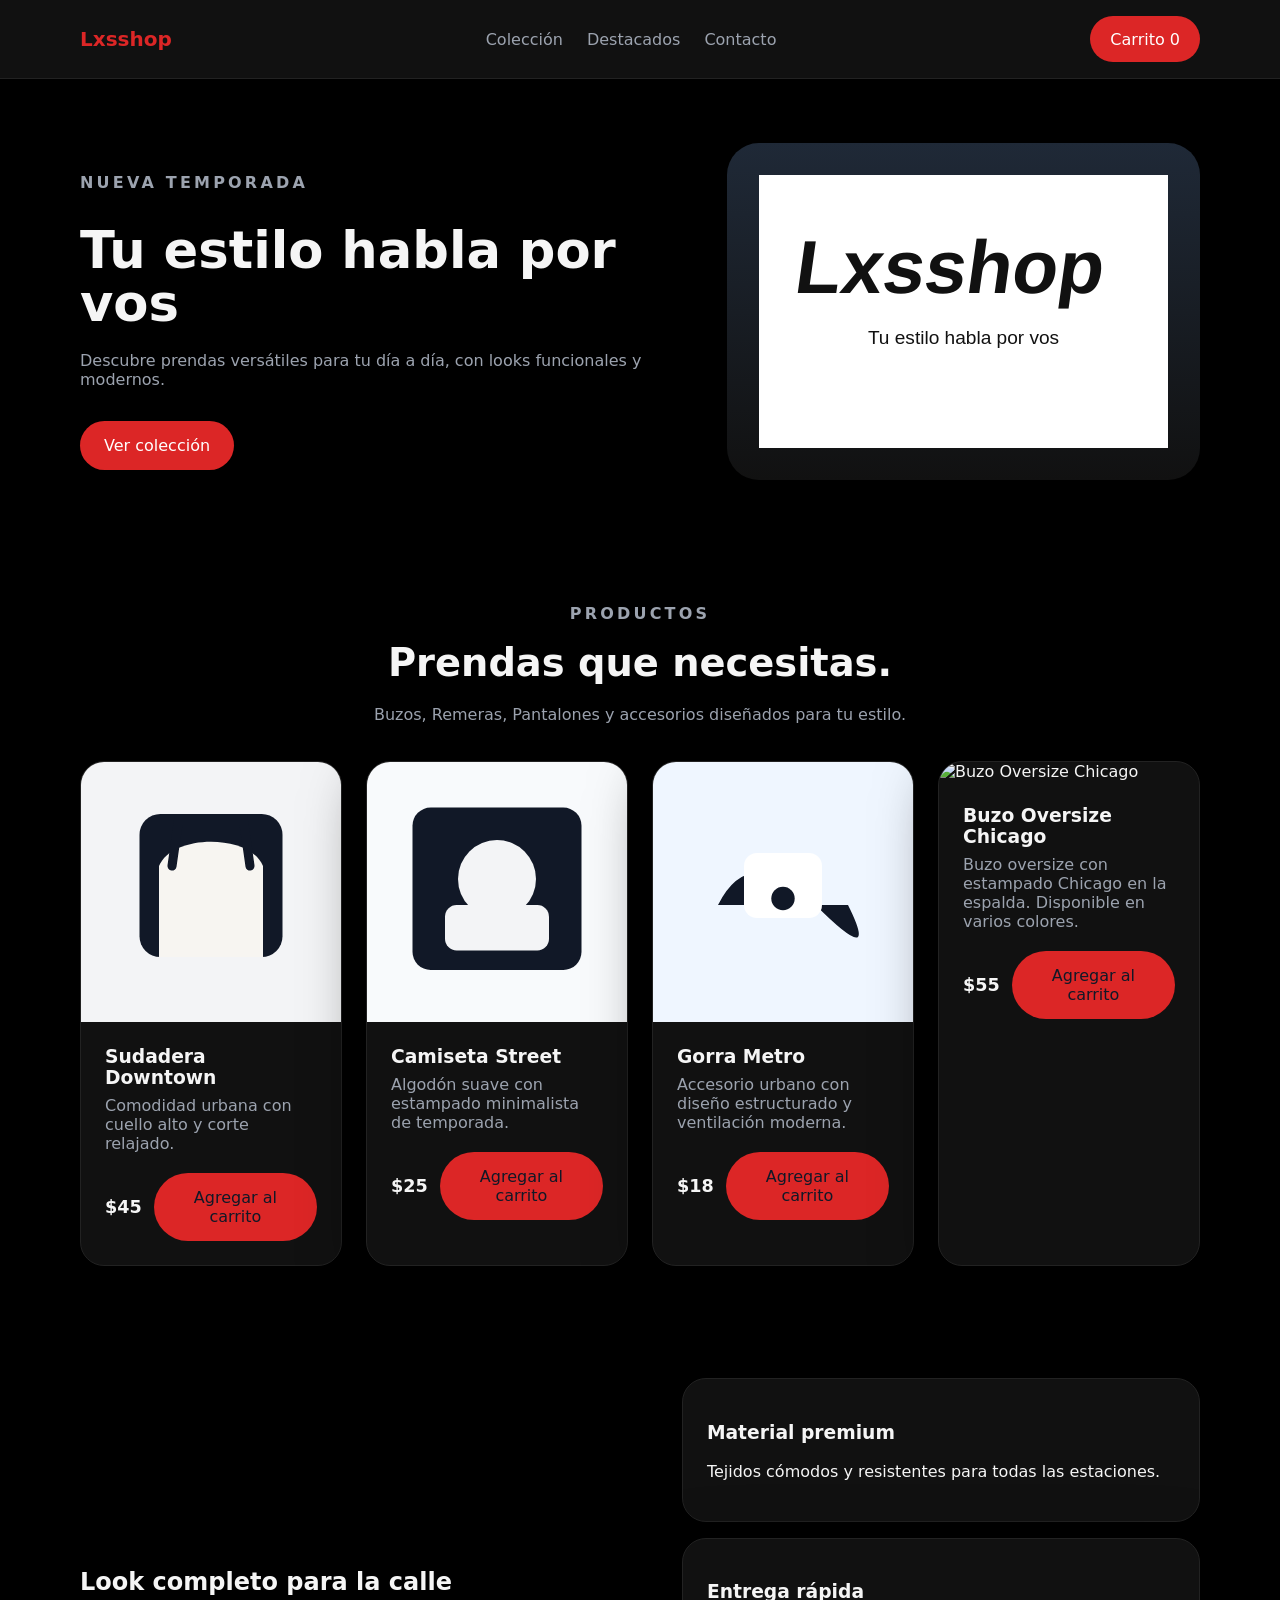
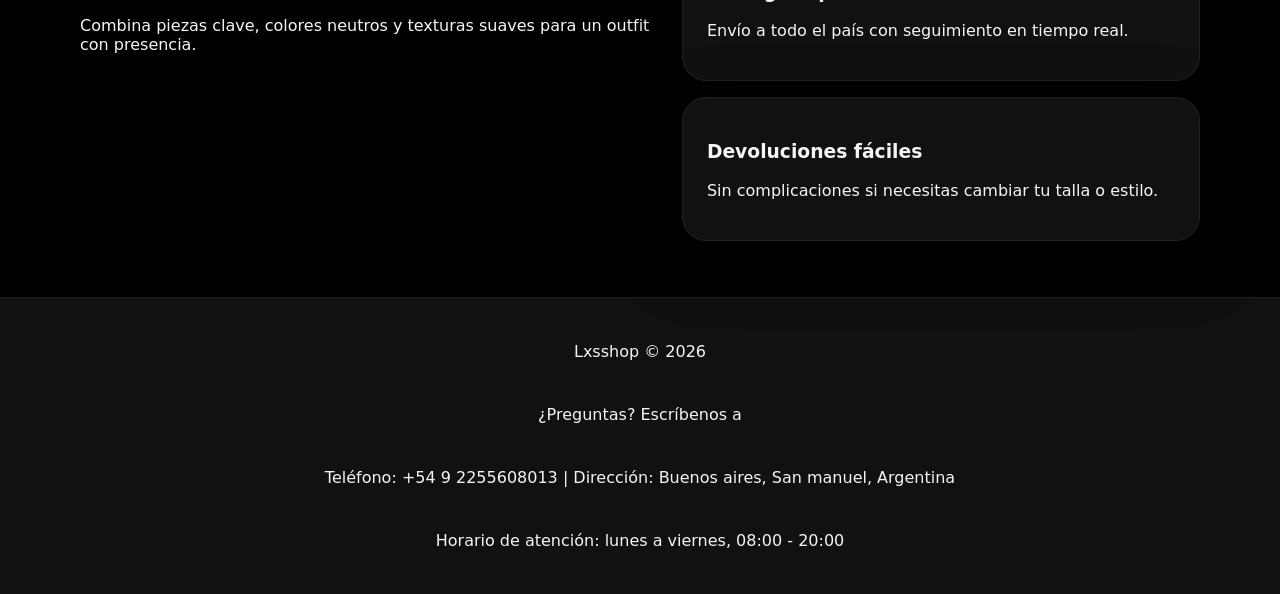
==== index.html @ aba5945a "creo repositorio y añado avances" ====
<!DOCTYPE html>
<html lang="es">
<head>
  <meta charset="UTF-8">
  <meta name="viewport" content="width=device-width, initial-scale=1.0">
  <title>Lxsshop | Tienda de Ropa</title>
  <link rel="stylesheet" href="styles/main.css">
</head>
<body>
  <header class="site-header">
    <div class="container header-inner">
      <a class="brand" href="#">Lxsshop</a>
      <nav class="main-nav" aria-label="Menú principal">
        <a href="#coleccion">Colección</a>
        <a href="#destacados">Destacados</a>
        <a href="#contacto">Contacto</a>
      </nav>
      <button class="cart-button" id="cartButton" aria-label="Ver carrito">
        Carrito <span id="cartCount">0</span>
      </button>
    </div>
  </header>

  <main>
    <section class="hero">
      <div class="container hero-inner">
        <div class="hero-copy">
          <p class="eyebrow">Nueva temporada</p>
          <h1>Tu estilo habla por vos</h1>
          <p>Descubre prendas versátiles para tu día a día, con looks funcionales y modernos.</p>
          <a class="btn btn-primary" href="#coleccion">Ver colección</a>
        </div>
        <div class="hero-image">
          <img src="assets/images/hero-logo.svg" alt="Lxsshop - Tu estilo habla por vos">
        </div>
      </div>
    </section>

    <!-- Modal de producto (oculto por defecto) -->
    <div id="productModal" class="product-modal" aria-hidden="true">
      <div class="modal-content" role="dialog" aria-modal="true" aria-labelledby="modalTitle">
        <button class="modal-close" aria-label="Cerrar">×</button>
        <div class="modal-body">
          <img class="modal-img" src="" alt="">
          <div class="modal-info">
            <h3 id="modalTitle" class="modal-title"></h3>
            <p class="modal-desc"></p>
            <div class="modal-meta">
              <span class="modal-price"></span>
              <button class="btn btn-primary modal-add" data-product-id="">Agregar al carrito</button>
            </div>
            <div class="modal-thumbs" aria-label="Galería de imágenes"></div>
          </div>
        </div>
      </div>
    </div>

    <section id="coleccion" class="section productos">
      <div class="container">
        <div class="section-header">
          <p class="eyebrow">Productos</p>
          <h2>Prendas que necesitas.</h2>
          <p>Buzos, Remeras, Pantalones y accesorios diseñados para tu estilo.</p>
        </div>
        <div id="productGrid" class="product-grid">
          <!-- Productos se generan dinámicamente desde `scripts/main.js` -->
        </div>
      </div>
    </section>

    <section id="destacados" class="section highlights">
      <div class="container highlights-inner">
        <div>
          <h2>Look completo para la calle</h2>
          <p>Combina piezas clave, colores neutros y texturas suaves para un outfit con presencia.</p>
        </div>
        <div class="highlight-cards">
          <div class="highlight-card">
            <h3>Material premium</h3>
            <p>Tejidos cómodos y resistentes para todas las estaciones.</p>
          </div>
          <div class="highlight-card">
            <h3>Entrega rápida</h3>
            <p>Envío a todo el país con seguimiento en tiempo real.</p>
          </div>
          <div class="highlight-card">
            <h3>Devoluciones fáciles</h3>
            <p>Sin complicaciones si necesitas cambiar tu talla o estilo.</p>
          </div>
        </div>
      </div>
    </section>
  </main>

  <footer class="site-footer" id="contacto">
    <div class="container footer-inner">
      <p>Lxsshop © 2026</p>
      <p>¿Preguntas? Escríbenos a </p>
      <p>Teléfono: +54 9 2255608013 | Dirección: Buenos aires, San manuel, Argentina</p>
      <p>Horario de atención: lunes a viernes, 08:00 - 20:00</p>
    </div>
  </footer>

  <script src="scripts/main.js"></script>
</body>
</html>
---- styles/main.css ----
:root {
  --bg: #000000;
  --surface: #111111;
  --text: #f5f5f5;
  --muted: #9ca3af;
  --primary: #dc2626;
  --accent: #dc2626;
  --border: #222222;
  --shadow: 0 18px 60px rgba(0, 0, 0, 0.55);
}

* {
  box-sizing: border-box;
}

html, body {
  margin: 0;
  min-height: 100%;
  font-family: Inter, system-ui, -apple-system, BlinkMacSystemFont, "Segoe UI", sans-serif;
  color: var(--text);
  background: var(--bg);
}

img {
  max-width: 100%;
  display: block;
}

button, a {
  font: inherit;
}

button {
  cursor: pointer;
}

.container {
  width: min(1120px, calc(100% - 2rem));
  margin: 0 auto;
}

.site-header {
  background: var(--surface);
  border-bottom: 1px solid var(--border);
  position: sticky;
  top: 0;
  z-index: 10;
}

.header-inner {
  display: flex;
  align-items: center;
  justify-content: space-between;
  padding: 1rem 0;
}

.brand {
  text-decoration: none;
  font-size: 1.25rem;
  font-weight: 700;
  color: var(--primary);
}

.main-nav {
  display: flex;
  gap: 1.5rem;
}

.main-nav a {
  color: var(--muted);
  text-decoration: none;
}

.main-nav a:hover {
  color: var(--primary);
}

.cart-button {
  background: var(--primary);
  color: #fff;
  border: none;
  padding: 0.85rem 1.25rem;
  border-radius: 999px;
  transition: transform 0.2s ease, background 0.2s ease;
}

.cart-button:hover {
  transform: translateY(-1px);
  background: #0f172a;
}

.hero {
  padding: 4rem 0 3rem;
}

.hero-inner {
  display: grid;
  grid-template-columns: 1.3fr 1fr;
  gap: 2rem;
  align-items: center;
}

.eyebrow {
  text-transform: uppercase;
  letter-spacing: 0.2em;
  color: var(--accent);
  font-weight: 700;
  margin-bottom: 0.75rem;
}

.hero-copy h1 {
  font-size: clamp(2.5rem, 4vw, 4rem);
  margin: 0;
  line-height: 1.05;
}

.hero-copy p {
  margin: 1.25rem 0 2rem;
  max-width: 48rem;
  color: var(--muted);
}

.btn {
  border: none;
  border-radius: 999px;
  padding: 0.95rem 1.5rem;
  transition: transform 0.2s ease, box-shadow 0.2s ease;
  text-decoration: none;
  display: inline-flex;
  align-items: center;
  justify-content: center;
}

.btn-primary {
  background: var(--primary);
  color: #fff;
}

.btn-secondary {
  background: var(--accent);
  color: #111827;
}

.btn:hover {
  transform: translateY(-1px);
}

.hero-image {
  background: linear-gradient(180deg, #1f2937 0%, #111111 100%);
  border-radius: 2rem;
  padding: 2rem;
  box-shadow: var(--shadow);
  display: flex;
  align-items: center;
  justify-content: center;
}

.hero-image img {
  max-width: 540px;
  width: 100%;
  height: auto;
  display: block;
}

/* Modal de producto */
#productModal {
  position: fixed;
  inset: 0;
  display: none;
  align-items: center;
  justify-content: center;
  background: rgba(0,0,0,0.6);
  z-index: 1000;
}

#productModal.open {
  display: flex;
}

#productModal .modal-content {
  background: var(--surface);
  color: var(--text);
  padding: 1.25rem;
  border-radius: 12px;
  max-width: 920px;
  width: 92%;
  position: relative;
}

#productModal .modal-body {
  display: flex;
  gap: 1rem;
  align-items: center;
}

.modal-img {
  max-width: 340px;
  width: 100%;
  height: auto;
  display: block;
}

.modal-thumbs {
  display: flex;
  gap: 0.5rem;
  margin-top: 1rem;
  flex-wrap: wrap;
}

.modal-thumbs .thumb {
  width: 64px;
  height: 64px;
  object-fit: cover;
  border-radius: 6px;
  cursor: pointer;
  border: 2px solid transparent;
}

.modal-thumbs .thumb:hover {
  border-color: var(--primary);
}

.modal-close {
  position: absolute;
  top: 8px;
  right: 12px;
  background: transparent;
  border: none;
  color: var(--text);
  font-size: 1.5rem;
  cursor: pointer;
}

.modal-title { font-size: 1.5rem; margin: 0 0 .5rem; }
.modal-desc { color: var(--muted); }
.modal-meta { display:flex; gap:1rem; align-items:center; margin-top:1rem; }

.product-clickable { cursor: pointer; }

.section {
  padding: 3.5rem 0;
}

.section-header {
  text-align: center;
  max-width: 680px;
  margin: 0 auto 2rem;
}

.section-header h2 {
  margin: 0.5rem 0 0;
  font-size: clamp(2rem, 3vw, 2.75rem);
}

.section-header p {
  color: var(--muted);
  line-height: 1.75;
}

.product-grid {
  display: grid;
  grid-template-columns: repeat(auto-fit, minmax(240px, 1fr));
  gap: 1.5rem;
}

.product-card {
  background: var(--surface);
  border: 1px solid var(--border);
  border-radius: 1.5rem;
  overflow: hidden;
  box-shadow: var(--shadow);
}

.product-card img {
  width: 100%;
}

.product-card-body {
  padding: 1.5rem;
}

.product-card-body h3 {
  margin: 0 0 0.5rem;
}

.product-card-body p {
  margin: 0 0 1.25rem;
  color: var(--muted);
}

.product-meta {
  display: flex;
  align-items: center;
  justify-content: space-between;
  gap: 0.75rem;
}

.price {
  font-size: 1.1rem;
  font-weight: 700;
}

.highlights-inner {
  display: grid;
  grid-template-columns: 1.1fr 1fr;
  gap: 2rem;
  align-items: center;
}

.highlight-cards {
  display: grid;
  gap: 1rem;
}

.highlight-card {
  background: var(--surface);
  border: 1px solid var(--border);
  border-radius: 1.5rem;
  padding: 1.5rem;
  box-shadow: var(--shadow);
}

.site-footer {
  background: var(--surface);
  border-top: 1px solid var(--border);
  padding: 1.75rem 0;
}

.footer-inner {
  display: flex;
  flex-direction: column;
  gap: 0.75rem;
  align-items: center;
  text-align: center;
}

.footer-inner a {
  color: var(--primary);
  text-decoration: none;
}

@media (max-width: 860px) {
  .hero-inner,
  .highlights-inner {
    grid-template-columns: 1fr;
  }

  .main-nav {
    display: none;
  }
}

@media (max-width: 640px) {
  .header-inner {
    flex-direction: column;
    align-items: stretch;
    gap: 1rem;
  }

  .product-meta {
    flex-direction: column;
    align-items: stretch;
  }
}
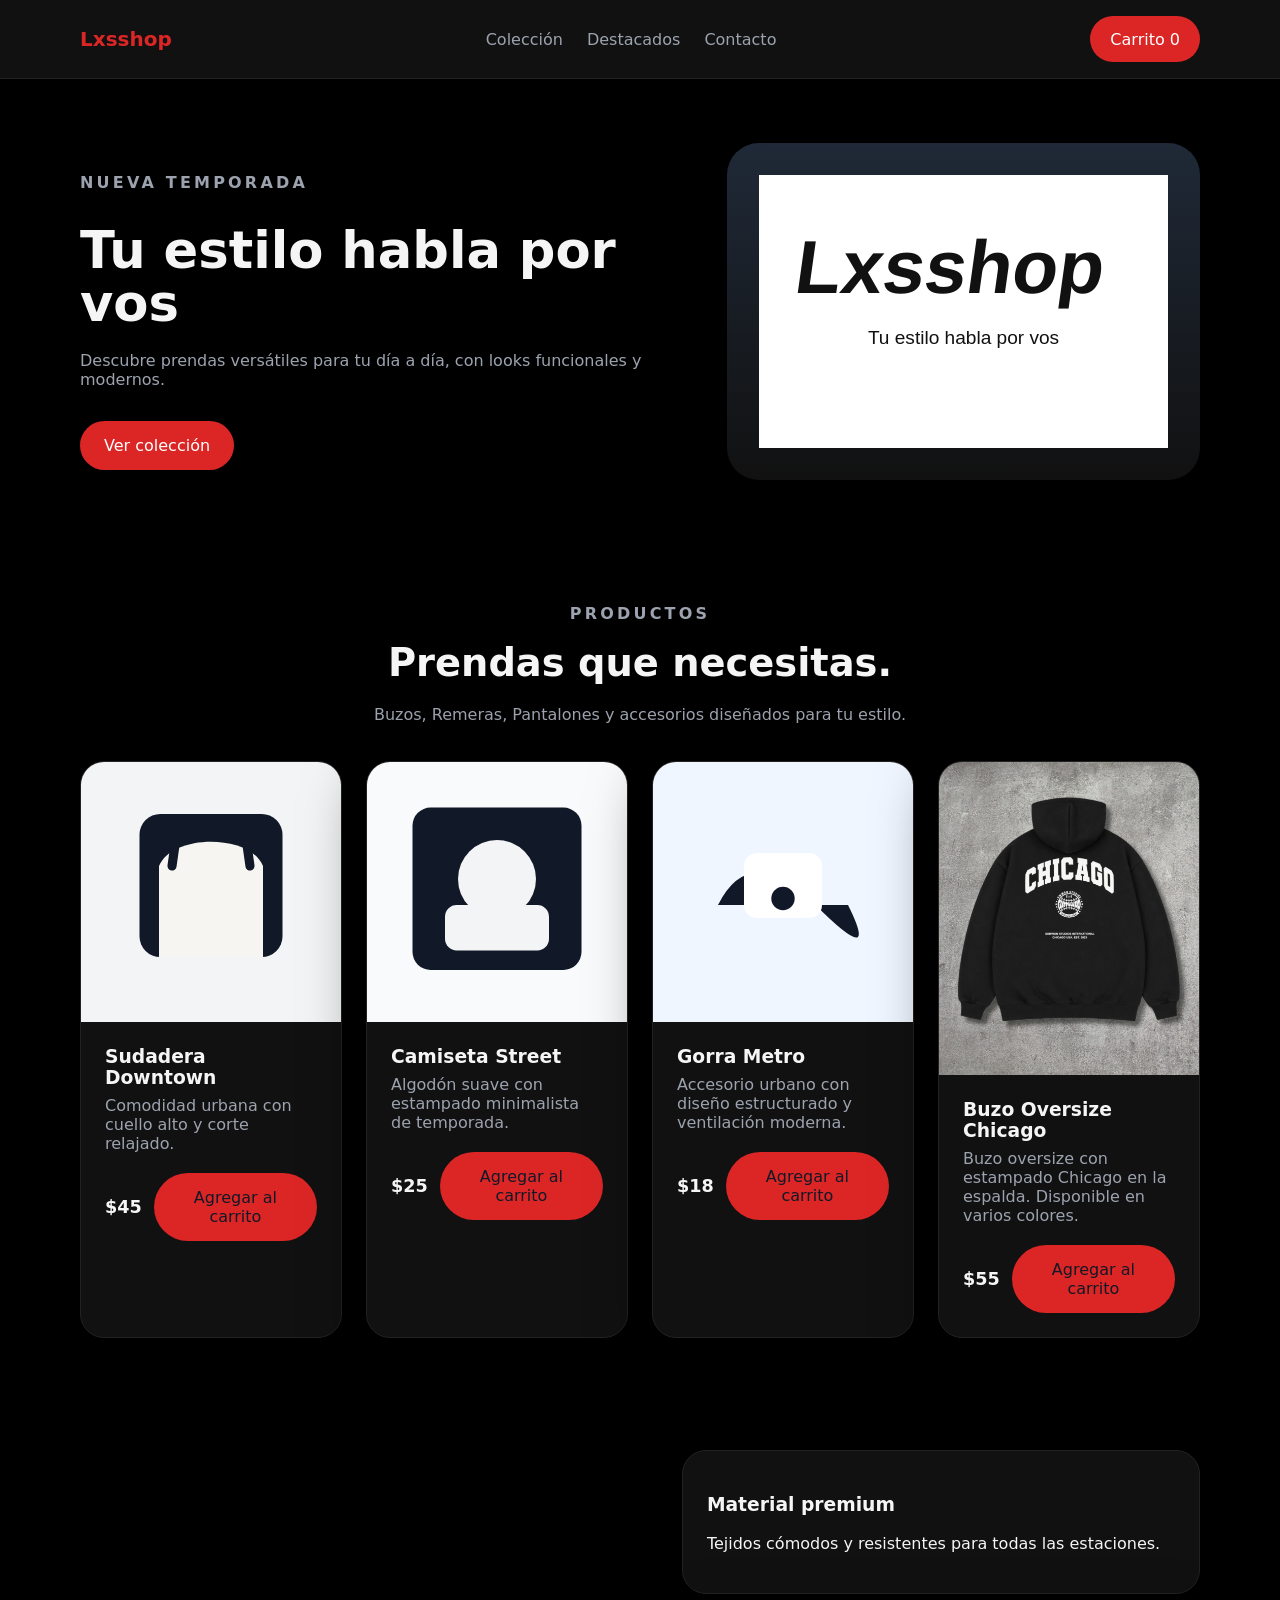
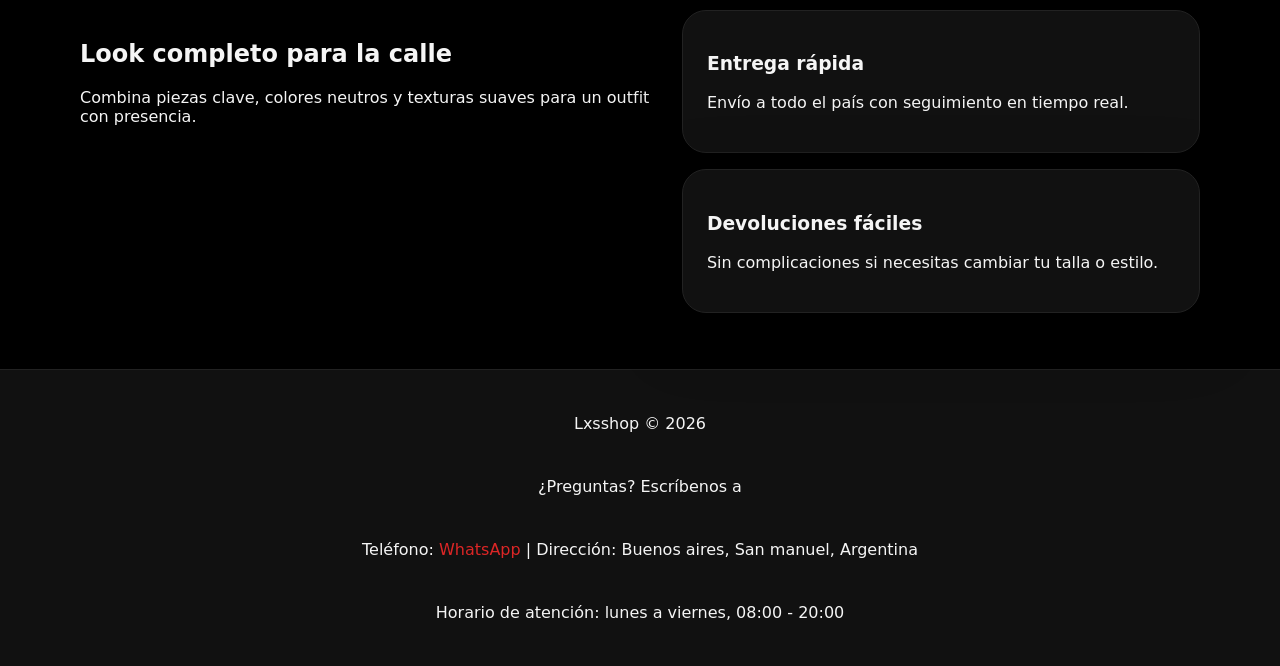
==== commit 0334fb6a: "fotos arregladas" ====
--- a/index.html
+++ b/index.html
@@ -96,7 +96,7 @@
     <div class="container footer-inner">
       <p>Lxsshop © 2026</p>
       <p>¿Preguntas? Escríbenos a </p>
-      <p>Teléfono: +54 9 2255608013 | Dirección: Buenos aires, San manuel, Argentina</p>
+      <p>Teléfono: <a href="https://wa.me/5492255608013" target="_blank" rel="noreferrer">WhatsApp</a> | Dirección: Buenos aires, San manuel, Argentina</p>
       <p>Horario de atención: lunes a viernes, 08:00 - 20:00</p>
     </div>
   </footer>
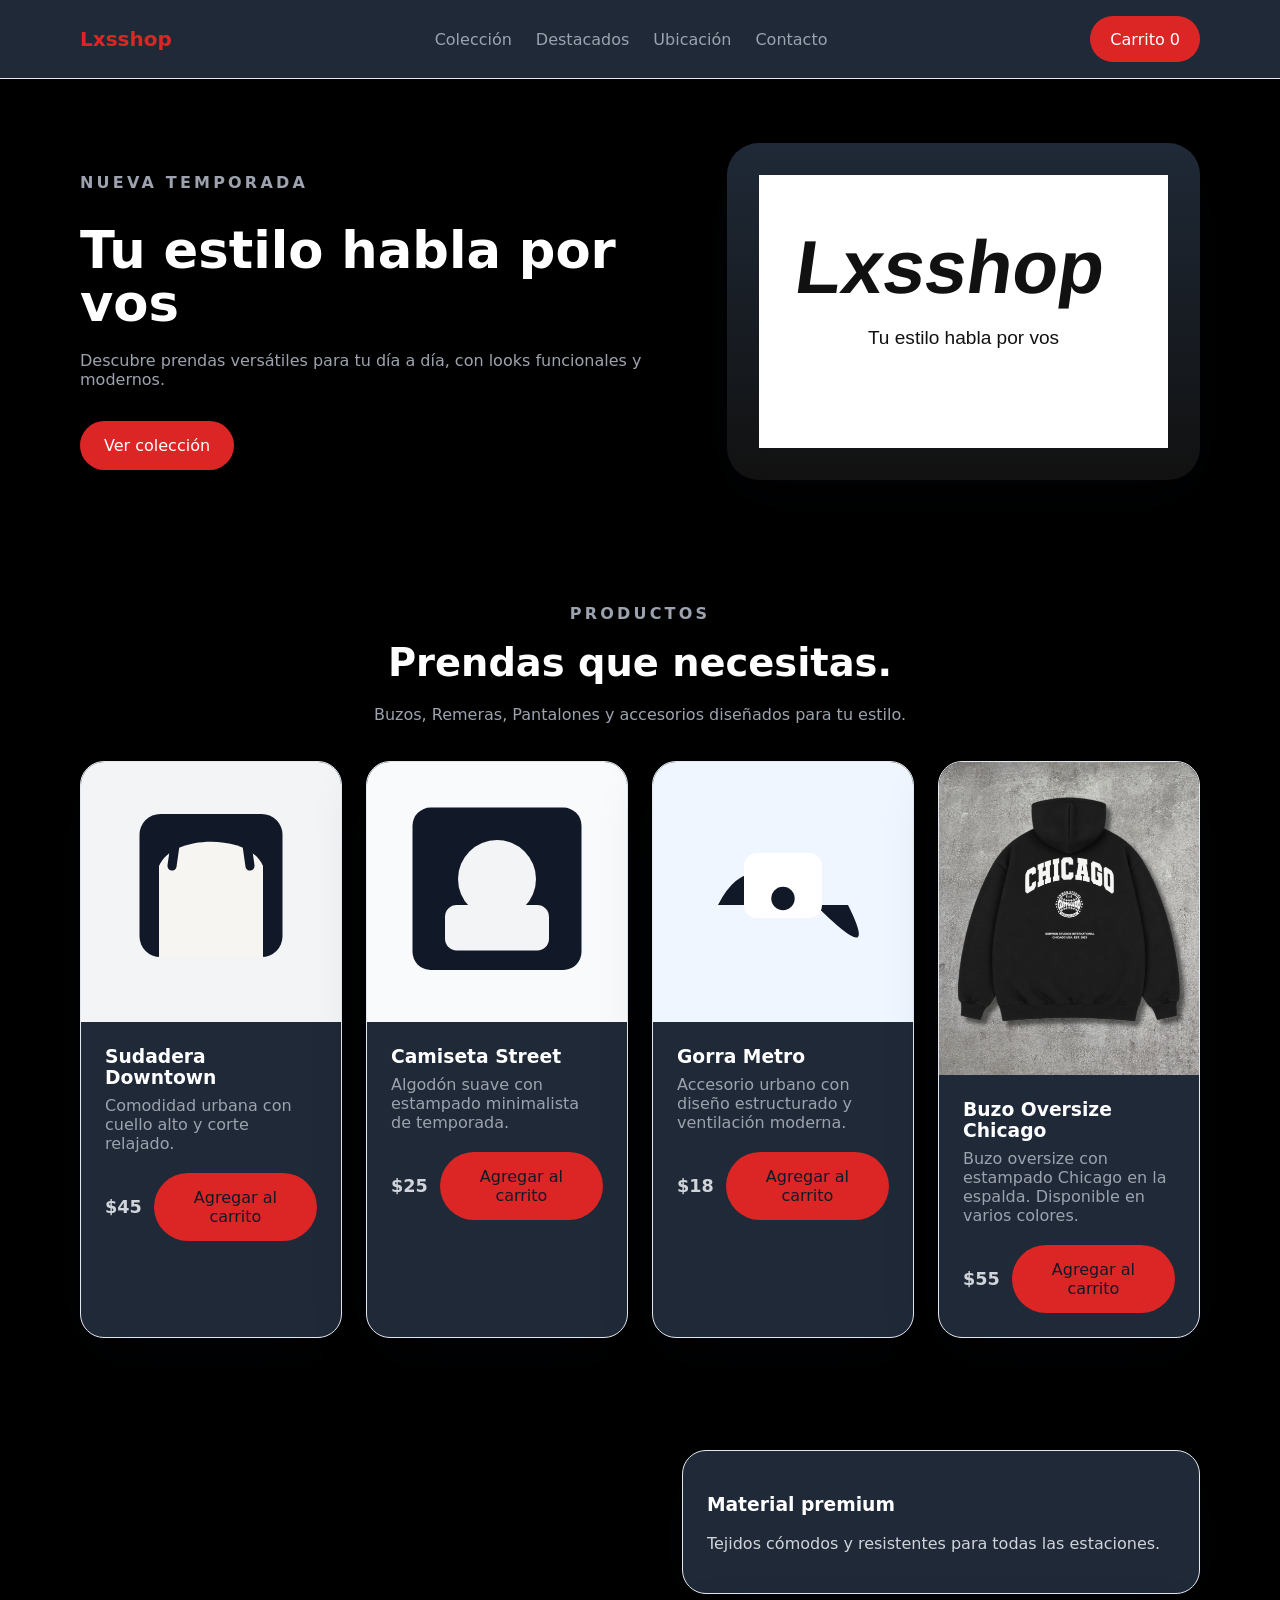
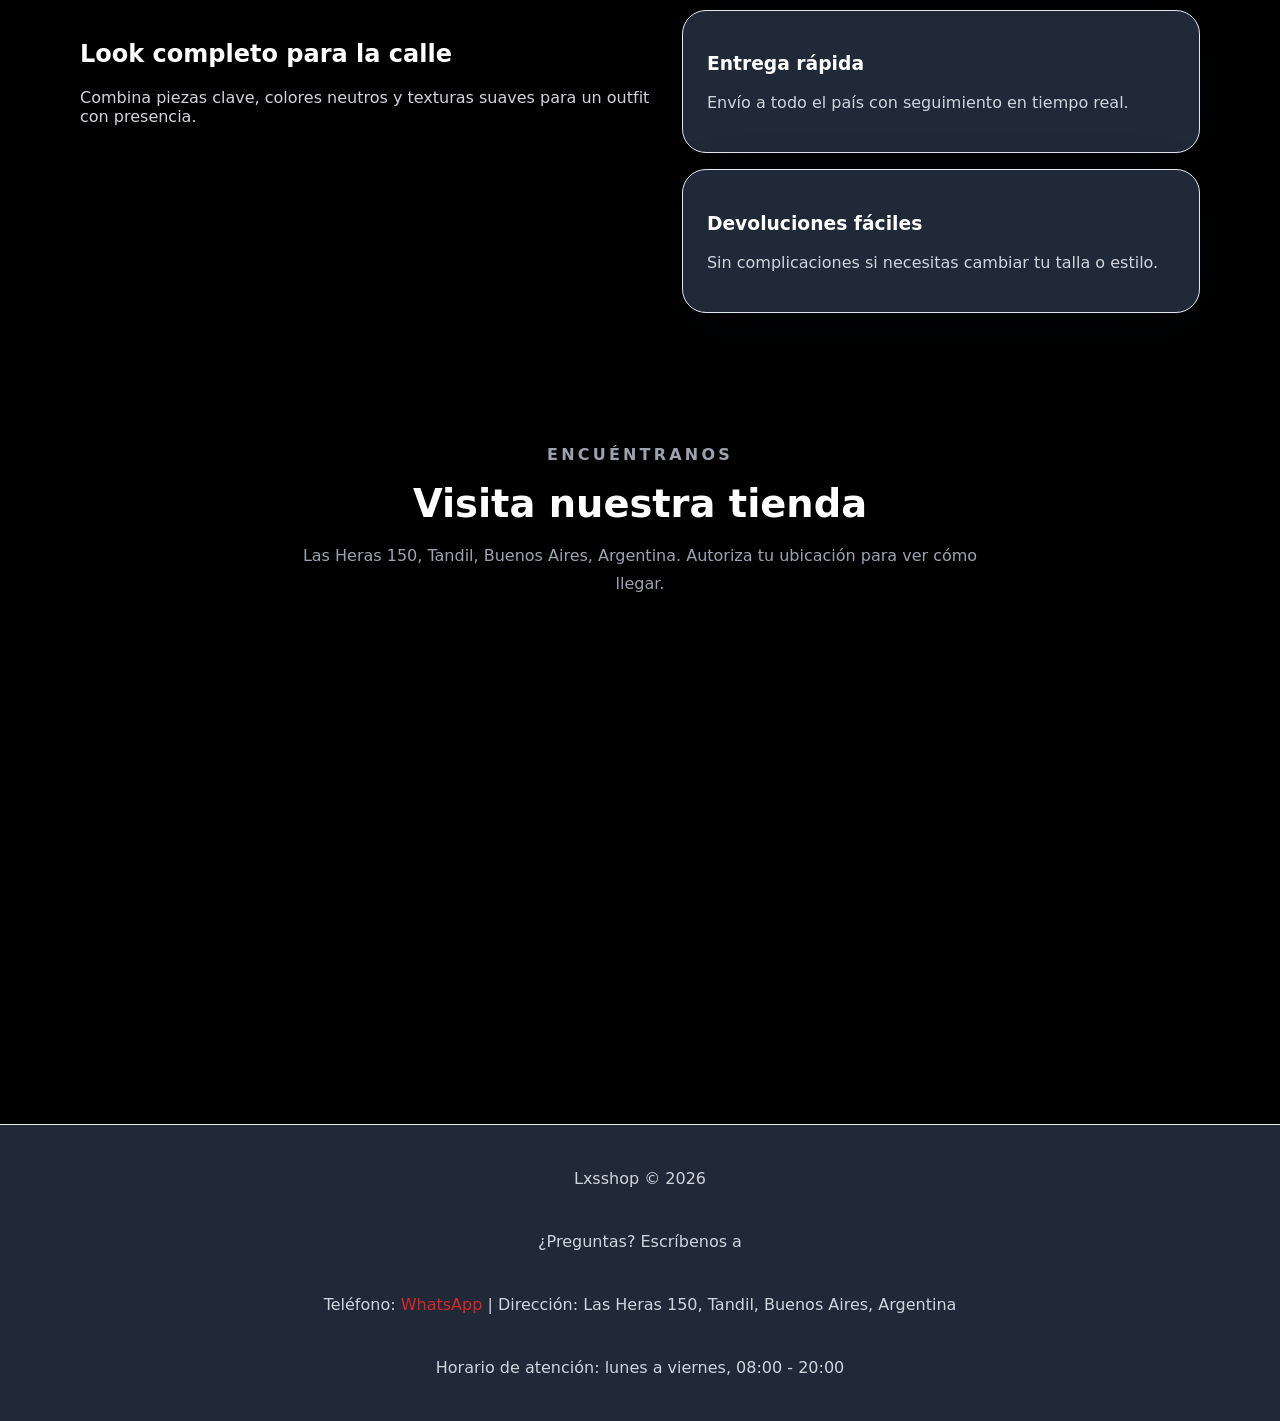
==== commit bdd4e9cd: "maps" ====
--- a/index.html
+++ b/index.html
@@ -5,6 +5,10 @@
   <meta name="viewport" content="width=device-width, initial-scale=1.0">
   <title>Lxsshop | Tienda de Ropa</title>
   <link rel="stylesheet" href="styles/main.css">
+  
+  <!-- CSS de Leaflet (Mapa) y Leaflet Routing Machine (Rutas) -->
+  <link rel="stylesheet" href="https://unpkg.com/leaflet@1.9.4/dist/leaflet.css" />
+  <link rel="stylesheet" href="https://unpkg.com/leaflet-routing-machine@3.2.12/dist/leaflet-routing-machine.css" />
 </head>
 <body>
   <header class="site-header">
@@ -13,6 +17,7 @@
       <nav class="main-nav" aria-label="Menú principal">
         <a href="#coleccion">Colección</a>
         <a href="#destacados">Destacados</a>
+        <a href="#ubicacion">Ubicación</a>
         <a href="#contacto">Contacto</a>
       </nav>
       <button class="cart-button" id="cartButton" aria-label="Ver carrito">
@@ -36,7 +41,7 @@
       </div>
     </section>
 
-    <!-- Modal de producto (oculto por defecto) -->
+    <!-- Modal de producto -->
     <div id="productModal" class="product-modal" aria-hidden="true">
       <div class="modal-content" role="dialog" aria-modal="true" aria-labelledby="modalTitle">
         <button class="modal-close" aria-label="Cerrar">×</button>
@@ -63,7 +68,7 @@
           <p>Buzos, Remeras, Pantalones y accesorios diseñados para tu estilo.</p>
         </div>
         <div id="productGrid" class="product-grid">
-          <!-- Productos se generan dinámicamente desde `scripts/main.js` -->
+          <!-- Productos se generan dinámicamente -->
         </div>
       </div>
     </section>
@@ -90,17 +95,86 @@
         </div>
       </div>
     </section>
+
+    <!-- Nueva sección del Mapa -->
+    <section id="ubicacion" class="section">
+      <div class="container">
+        <div class="section-header" style="text-align: center; margin-bottom: 20px;">
+          <p class="eyebrow">Encuéntranos</p>
+          <h2>Visita nuestra tienda</h2>
+          <p>Las Heras 150, Tandil, Buenos Aires, Argentina. Autoriza tu ubicación para ver cómo llegar.</p>
+        </div>
+        <div id="map"></div>
+      </div>
+    </section>
   </main>
 
   <footer class="site-footer" id="contacto">
     <div class="container footer-inner">
       <p>Lxsshop © 2026</p>
       <p>¿Preguntas? Escríbenos a </p>
-      <p>Teléfono: <a href="https://wa.me/5492255608013" target="_blank" rel="noreferrer">WhatsApp</a> | Dirección: Buenos aires, San manuel, Argentina</p>
+      <p>Teléfono: <a href="https://wa.me/5492255608013" target="_blank" rel="noreferrer">WhatsApp</a> | Dirección: Las Heras 150, Tandil, Buenos Aires, Argentina</p>
       <p>Horario de atención: lunes a viernes, 08:00 - 20:00</p>
     </div>
   </footer>
 
+  <!-- Scripts del mapa -->
+  <script src="https://unpkg.com/leaflet@1.9.4/dist/leaflet.js"></script>
+  <script src="https://unpkg.com/leaflet-routing-machine@3.2.12/dist/leaflet-routing-machine.js"></script>
+  
+  <!-- Lógica JavaScript del mapa en el HTML -->
+  <script>
+    document.addEventListener("DOMContentLoaded", function () {
+      // Coordenadas aproximadas de Las Heras 150, Tandil
+      const storeLat = -37.3275; 
+      const storeLng = -59.1360;
+
+      // Inicializar el mapa centrado en la tienda
+      const map = L.map('map').setView([storeLat, storeLng], 14);
+
+      // Cargar la capa del mapa (OpenStreetMap es gratis)
+      L.tileLayer('https://{s}.tile.openstreetmap.org/{z}/{x}/{y}.png', {
+        attribution: '&copy; OpenStreetMap contributors'
+      }).addTo(map);
+
+      // Agregar marcador de la tienda
+      const storeMarker = L.marker([storeLat, storeLng]).addTo(map)
+        .bindPopup('<b>Lxsshop</b><br>Las Heras 150, Tandil.')
+        .openPopup();
+
+      // Pedir ubicación al usuario para trazar la ruta
+      if ("geolocation" in navigator) {
+        navigator.geolocation.getCurrentPosition(
+          function (position) {
+            const userLat = position.coords.latitude;
+            const userLng = position.coords.longitude;
+
+            // Marcador de la ubicación del usuario
+            L.marker([userLat, userLng]).addTo(map)
+              .bindPopup('Tu ubicación')
+              .openPopup();
+
+            // Trazar la ruta
+            L.Routing.control({
+              waypoints: [
+                L.latLng(userLat, userLng), // Origen (usuario)
+                L.latLng(storeLat, storeLng) // Destino (tienda)
+              ],
+              routeWhileDragging: false,
+              language: 'es',
+              addWaypoints: false,
+              fitSelectedRoutes: true,
+              show: false // Oculta el panel lateral con las instrucciones de texto
+            }).addTo(map);
+          },
+          function (error) {
+            console.log("El usuario denegó la geolocalización o hubo un error.");
+          }
+        );
+      }
+    });
+  </script>
+
   <script src="scripts/main.js"></script>
 </body>
-</html>
+</html>
--- a/styles/main.css
+++ b/styles/main.css
@@ -1,12 +1,16 @@
 :root {
   --bg: #000000;
-  --surface: #111111;
-  --text: #f5f5f5;
+  --text: #d1d5db;
   --muted: #9ca3af;
   --primary: #dc2626;
   --accent: #dc2626;
-  --border: #222222;
-  --shadow: 0 18px 60px rgba(0, 0, 0, 0.55);
+  --border: #e2e8f0;
+  --shadow: 0 18px 60px rgba(15, 23, 42, 0.12);
+  --surface: #1f2937;
+}
+
+h1, h2, h3, h4, h5, h6 {
+  color: #ffffff;
 }
 
 * {
@@ -362,3 +366,26 @@
     align-items: stretch;
   }
 }
+/* =========================================
+   ESTILOS PARA EL MAPA DE UBICACIÓN
+   ========================================= */
+
+#map {
+  width: 100%;
+  height: 450px; /* Puedes ajustar la altura a tu gusto */
+  border-radius: 12px;
+  box-shadow: 0 8px 16px rgba(0, 0, 0, 0.1);
+  margin-top: 20px;
+  z-index: 1; /* Para asegurar que no tape al menú header ni a tu modal */
+}
+
+/* Ocultar el cuadro blanco con indicaciones paso a paso 
+   para que no tape el diseño de la página en dispositivos móviles */
+.leaflet-routing-container {
+  display: none !important;
+}
+
+/* Fix para Leaflet: asegurarse de que las imágenes del mapa no se deformen */
+.leaflet-container img {
+  max-width: none !important;
+}
